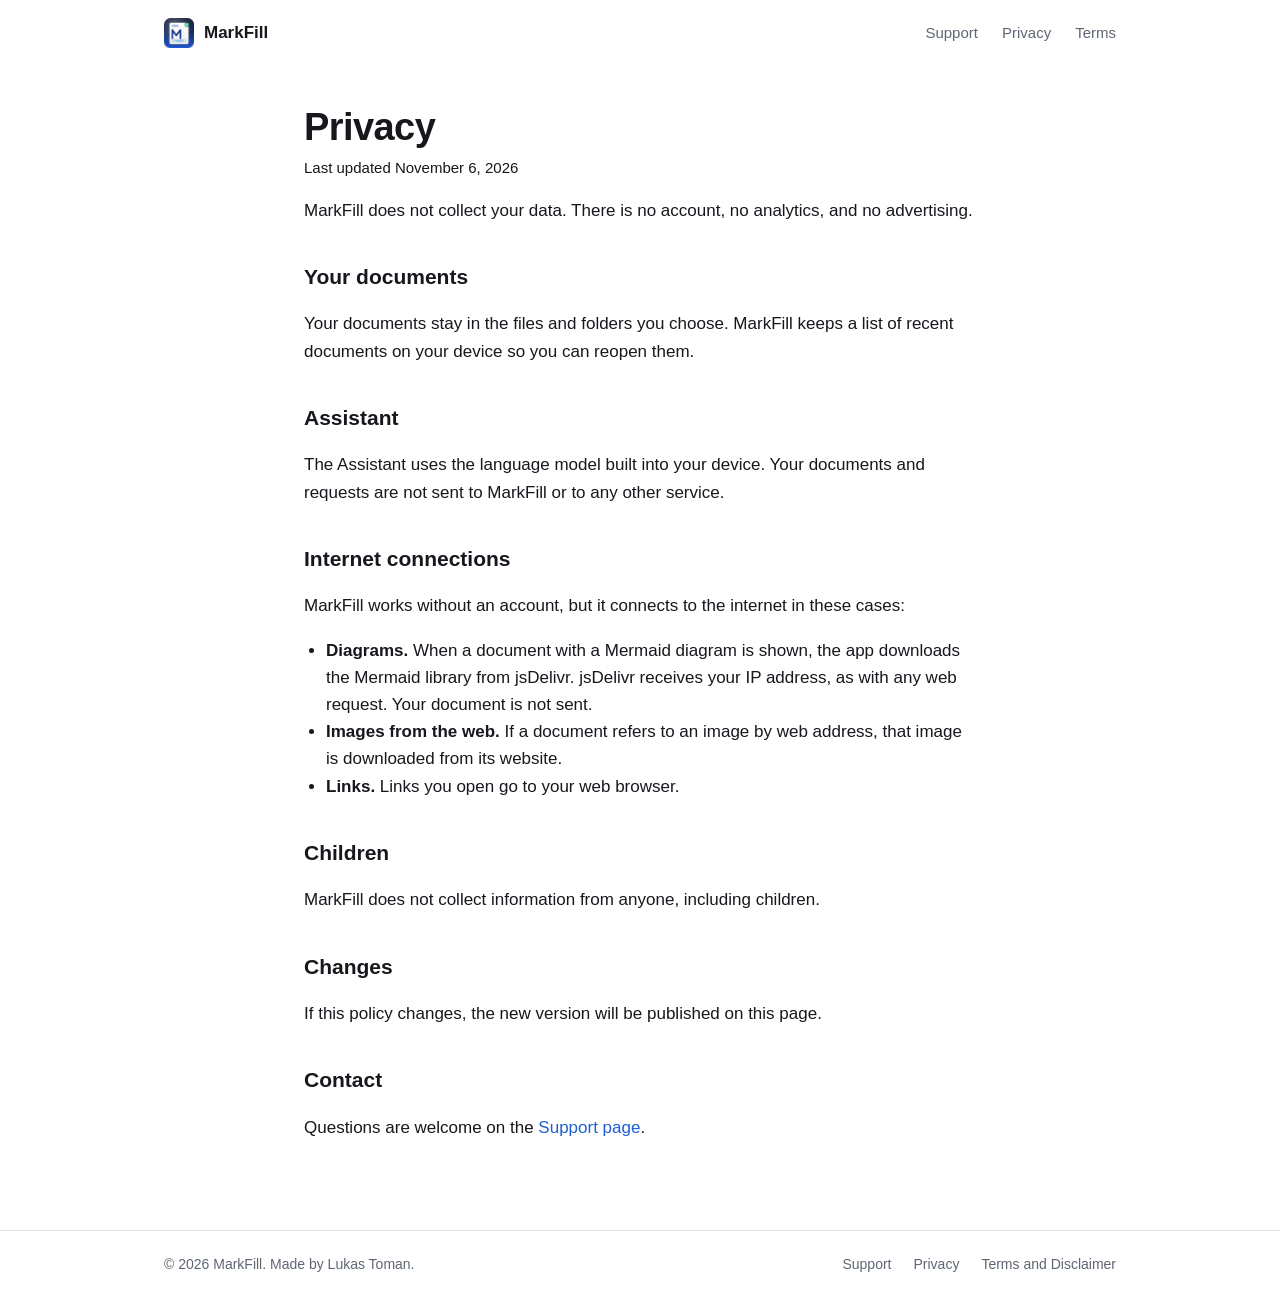
==== privacy.html @ 620cf621 "Add MarkFill website" ====
<!doctype html>
<html lang="en">
<head>
<meta charset="utf-8">
<meta name="viewport" content="width=device-width, initial-scale=1">
<title>Privacy – MarkFill</title>
<meta name="description" content="MarkFill privacy policy.">
<link rel="icon" href="assets/icon.png">
<link rel="stylesheet" href="style.css">
</head>
<body>
<header class="wrap">
  <nav class="nav" aria-label="Main">
    <a class="brand" href="index.html"><img src="assets/icon.png" alt="">MarkFill</a>
    <a href="support.html">Support</a>
    <a href="privacy.html">Privacy</a>
    <a href="terms.html">Terms</a>
  </nav>
</header>
<main>
<article class="page">
<h1>Privacy</h1>
<p class="updated">Last updated November 6, 2026</p>
<p>MarkFill does not collect your data. There is no account, no analytics, and no advertising.</p>
<h2>Your documents</h2>
<p>Your documents stay in the files and folders you choose. MarkFill keeps a list of recent documents on your device so you can reopen them.</p>
<h2>Assistant</h2>
<p>The Assistant uses the language model built into your device. Your documents and requests are not sent to MarkFill or to any other service.</p>
<h2>Internet connections</h2>
<p>MarkFill works without an account, but it connects to the internet in these cases:</p>
<ul>
<li><strong>Diagrams.</strong> When a document with a Mermaid diagram is shown, the app downloads the Mermaid library from jsDelivr. jsDelivr receives your IP address, as with any web request. Your document is not sent.</li>
<li><strong>Images from the web.</strong> If a document refers to an image by web address, that image is downloaded from its website.</li>
<li><strong>Links.</strong> Links you open go to your web browser.</li>
</ul>
<h2>Children</h2>
<p>MarkFill does not collect information from anyone, including children.</p>
<h2>Changes</h2>
<p>If this policy changes, the new version will be published on this page.</p>
<h2>Contact</h2>
<p>Questions are welcome on the <a href="support.html">Support page</a>.</p>
</article>
</main>
<footer>
  <div class="wrap">
    <span>© 2026 MarkFill. Made by Lukas Toman.</span>
    <a href="support.html">Support</a>
    <a href="privacy.html">Privacy</a>
    <a href="terms.html">Terms and Disclaimer</a>
  </div>
</footer>
</body>
</html>
---- style.css ----
:root {
  color-scheme: light dark;
  --bg: #ffffff;
  --surface: #f5f6f8;
  --text: #16181d;
  --muted: #5f6673;
  --line: #e3e5ea;
  --accent: #1d5fd1;
  --measure: 720px;
}
@media (prefers-color-scheme: dark) {
  :root {
    --bg: #101216;
    --surface: #1a1d23;
    --text: #f1f2f5;
    --muted: #a0a7b4;
    --line: #2b2f37;
    --accent: #6ea2ff;
  }
}
* { box-sizing: border-box; }
html { -webkit-text-size-adjust: 100%; }
body {
  margin: 0;
  background: var(--bg);
  color: var(--text);
  font: 17px/1.6 -apple-system, BlinkMacSystemFont, "SF Pro Text", "Helvetica Neue", Arial, sans-serif;
}
a { color: var(--accent); text-decoration: none; }
a:hover { text-decoration: underline; }
a:focus-visible { outline: 2px solid var(--accent); outline-offset: 2px; border-radius: 3px; }
.wrap { max-width: 1000px; margin: 0 auto; padding: 0 24px; }
.nav { display: flex; align-items: center; gap: 24px; padding: 18px 0; }
.brand { display: flex; align-items: center; gap: 10px; color: var(--text); font-weight: 600; margin-right: auto; }
.brand:hover { text-decoration: none; }
.brand img { width: 30px; height: 30px; }
.nav a:not(.brand) { color: var(--muted); font-size: 15px; }
.hero { text-align: center; padding: 72px 0 64px; }
.hero img { width: 112px; height: 112px; filter: drop-shadow(0 8px 18px rgba(20, 40, 90, .25)); }
.hero h1 { font-size: clamp(38px, 7vw, 60px); line-height: 1.08; letter-spacing: -.02em; margin: 24px 0 14px; }
.hero p { color: var(--muted); font-size: 21px; line-height: 1.45; max-width: 560px; margin: 0 auto; }
.meta { font-size: 15px !important; margin-top: 20px !important; }
.story { max-width: 620px; margin: 0 auto; padding-bottom: 64px; }
.story h2 { font-size: 26px; letter-spacing: -.01em; margin: 0 0 10px; }
.story p { margin: 0 0 12px; }
.story .signature { color: var(--muted); margin: 0; }
.group { padding-bottom: 48px; }
.group h2 { font-size: 26px; letter-spacing: -.01em; margin: 0 0 16px; }
.grid { display: grid; grid-template-columns: repeat(auto-fill, minmax(280px, 1fr)); gap: 14px; }
.card { background: var(--surface); border-radius: 14px; padding: 22px 24px; }
.card h3 { font-size: 17px; margin: 0 0 6px; }
.card p { color: var(--muted); font-size: 16px; line-height: 1.5; margin: 0; }
.page { max-width: var(--measure); margin: 0 auto; padding: 40px 24px 72px; }
.page h1 { font-size: 38px; line-height: 1.15; letter-spacing: -.015em; margin: 0 0 6px; }
.page h2 { font-size: 21px; margin: 36px 0 6px; }
.page p, .page li { color: var(--text); }
.page ul { padding-left: 22px; }
.updated { color: var(--muted); font-size: 15px; margin-top: 0; }
footer { border-top: 1px solid var(--line); color: var(--muted); font-size: 14px; }
footer .wrap { display: flex; flex-wrap: wrap; gap: 8px 22px; padding-top: 22px; padding-bottom: 30px; }
footer span { margin-right: auto; }
footer a { color: var(--muted); }
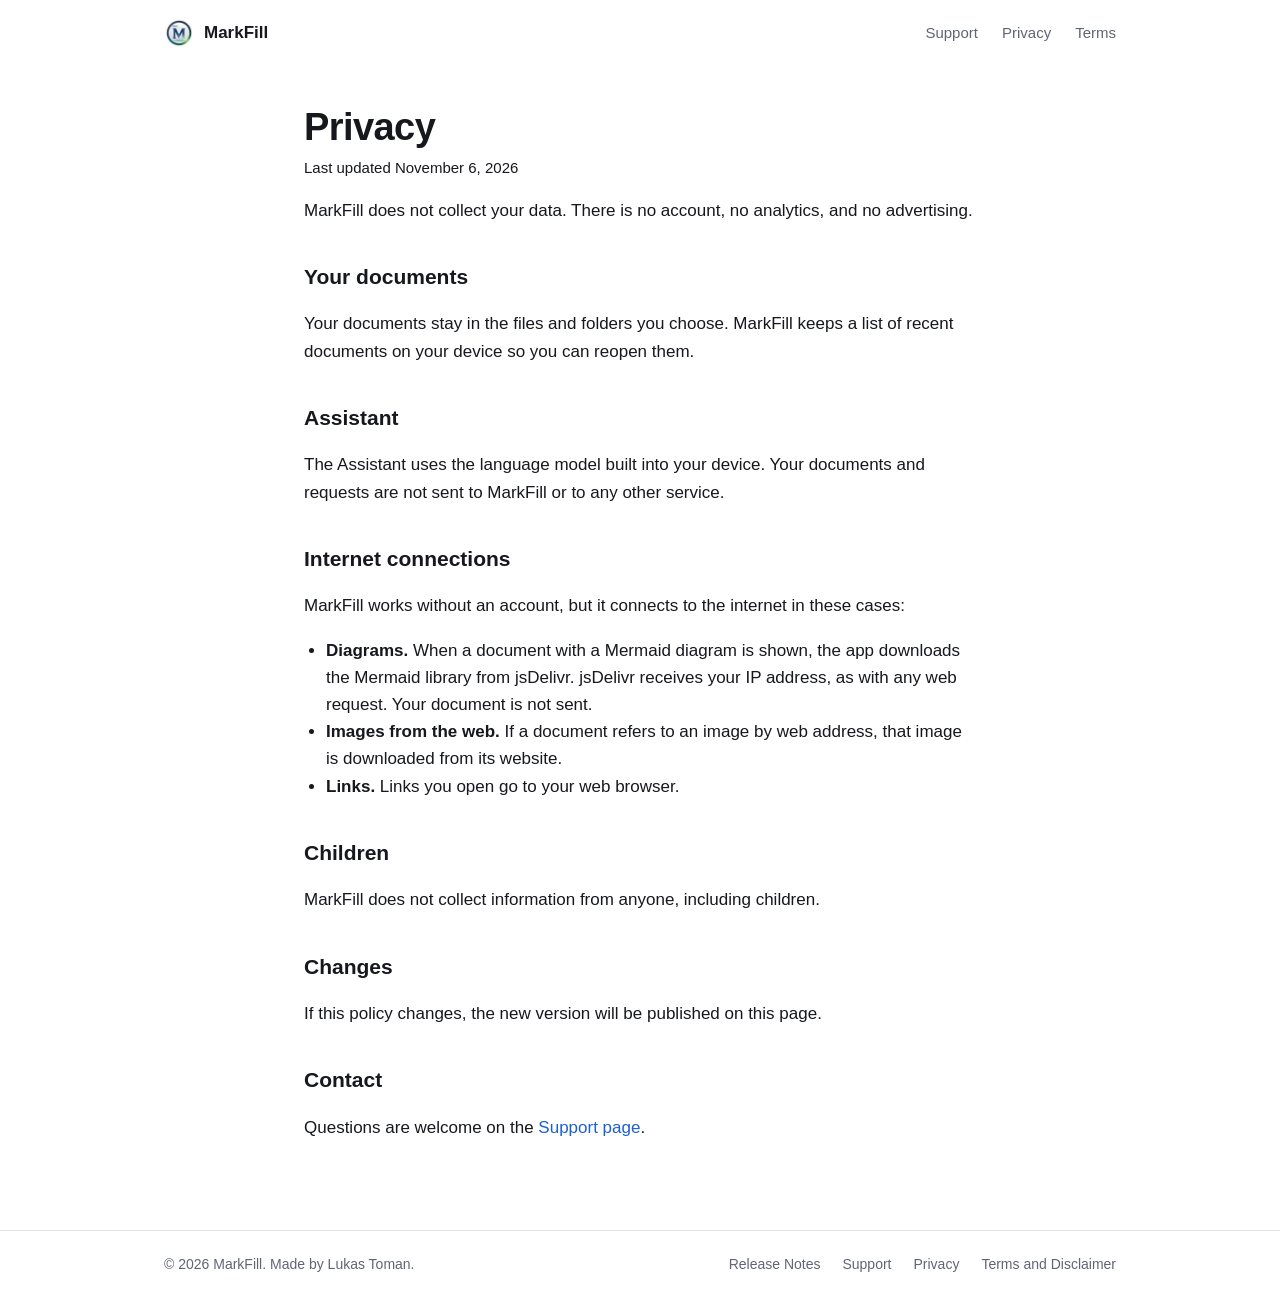
==== commit 408a59ce: "docs: Add release notes page" ====
--- a/privacy.html
+++ b/privacy.html
@@ -44,6 +44,7 @@
 <footer>
   <div class="wrap">
     <span>© 2026 MarkFill. Made by Lukas Toman.</span>
+    <a href="release-notes.html">Release Notes</a>
     <a href="support.html">Support</a>
     <a href="privacy.html">Privacy</a>
     <a href="terms.html">Terms and Disclaimer</a>
